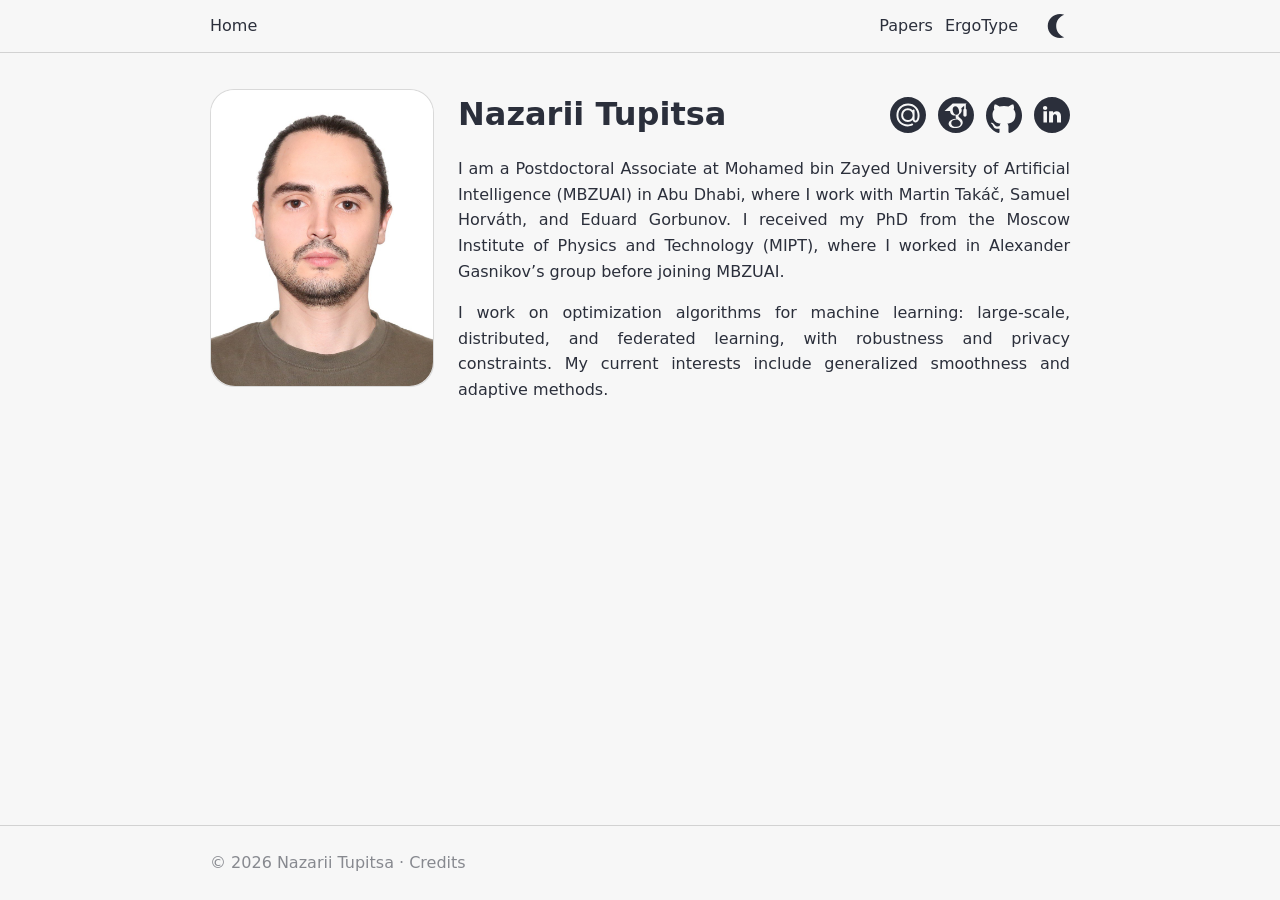
==== index.html @ 8c6d02fc "Initial commit" ====
<!doctype html>
<html lang="en">
  <head>
    <meta charset="utf-8" />
    <meta name="viewport" content="width=device-width, initial-scale=1" />
    <meta name="color-scheme" content="dark light" />
    <title>Nazarii Tupitsa</title>
    <meta name="description" content="Personal website for Nazarii Tupitsa." />
    <link rel="stylesheet" href="./styles/global.css" />
  </head>
  <body id="top">
    <a class="to-top-hit" href="#top" aria-label="Back to top" title="Back to top"></a>
    <header class="site-header">
      <div class="wrap">
        <a class="brand" href="./">Home</a>
        <div class="header-right">
	          <nav class="nav" aria-label="Primary">
	            <a href="./papers/">Papers</a>
	            <!-- <a href="./blog/">Blog</a> -->
	            <a href="./ergotype/">ErgoType</a>
	          </nav>
          <button class="theme-toggle" type="button" data-theme-toggle="true" aria-pressed="false" aria-label="Toggle theme" title="Toggle theme">
            <span class="theme-icon" aria-hidden="true"></span>
          </button>
        </div>
      </div>
    </header>

	    <main class="wrap page-content">
	        <div class="profile-block">
	        <div class="profile-card">
	          <img class="profile-photo" src="./me.jpg" alt="Portrait" width="180" height="180" />
	        </div>

	        <div class="profile-text">
	          <div class="profile-title">
	            <h1><a class="profile-name-link" href="./contact/" title="Contact QR">Nazarii Tupitsa</a></h1>
	            <nav class="profile-links" aria-label="External profiles">
	              <a href="mailto:nazarii.tupitsa@gmail.com" aria-label="Email" title="Email">
	                <span class="icon" style="--icon: url('../assets/icons/email.svg')" aria-hidden="true"></span>
	              </a>
	              <a
	                href="https://scholar.google.com/citations?user=5siCuX4AAAAJ"
	                target="_blank"
	                rel="noopener"
	                aria-label="Google Scholar"
	                title="Google Scholar"
	              >
	                <span class="icon" style="--icon: url('../assets/icons/scholar.svg')" aria-hidden="true"></span>
	              </a>
	              <a href="https://github.com/nazya" target="_blank" rel="noopener" aria-label="GitHub" title="GitHub">
	                <span class="icon" style="--icon: url('../assets/icons/github.svg')" aria-hidden="true"></span>
	              </a>
	              <a
	                href="https://www.linkedin.com/in/nazarii-tupitsa/"
	                target="_blank"
	                rel="noopener"
	                aria-label="LinkedIn"
	                title="LinkedIn"
	              >
	                <span class="icon" style="--icon: url('../assets/icons/linkedin.svg')" aria-hidden="true"></span>
	              </a>
	            </nav>
	          </div>
		          <p>
		            I am a Postdoctoral Associate at Mohamed bin Zayed University of Artificial Intelligence (MBZUAI) in Abu Dhabi, where I work with Martin Takáč, Samuel Horváth, and Eduard Gorbunov. I received my PhD from the Moscow Institute of Physics and Technology (MIPT), where I worked in Alexander Gasnikov’s group before joining MBZUAI.
		          </p>
          <p>
            I work on optimization algorithms for machine learning: large-scale, distributed, and federated learning, with robustness and privacy constraints. My
            current interests include generalized smoothness and adaptive methods.
          </p>
        </div>
	        </div>
	    </main>

	    <footer class="site-footer">
	      <div class="wrap">
	        <span>© <span id="year"></span> Nazarii Tupitsa · <a class="footer-link" href="./credits/">Credits</a></span>
	      </div>
	    </footer>

	    <script>
	      document.getElementById("year").textContent = String(new Date().getFullYear());
	    </script>
	    <script src="./scripts/totop.js"></script>
	    <script src="./scripts/layout.js"></script>
	    <script src="./scripts/theme.js"></script>
	  </body>
	</html>
---- styles/global.css ----
:root {
  color-scheme: light dark;

  /*
    Layout tokens (px): keep “magic numbers” here.
    Rationale: edit these once; the rest of the CSS should mostly reference variables.
  */
  --space: 12px; /* Base spacing unit. Prefer deriving other layout sizes from this. */

  --wrap: 860px; /* Max content width (readable line length). */
  --gutter: calc(var(--space) * 2); /* Wrap gutter (total left+right). */
  --icon-size: 36px; /* Standard UI icon size (links, small controls). */
  
  --border: 1px; /* Default separator/border thickness. Keep literal (not derived). */
  --radius: 24px; /* Default corner radius (24px). */
  --radius-sm: 8px; /* Small radius (8px). */
  --line-height: 1.6; /* Paragraph line height for readability. */
  --weight-regular: 400; /* Regular text weight for nav/brand. */
  --weight-bold: 700; /* Bold text weight for publication titles/meta. */

  --focus-outline: 2px; /* Keyboard focus ring thickness. Keep literal. */
  --focus-offset: 2px; /* Space between focus ring and element. Keep literal. */

  --link-underline: 1px; /* Default underline thickness. Keep literal (not derived). */
  --link-underline-hover: 1px; /* Underline thickness on hover. Keep literal. */
  --link-underline-offset: 1px; /* Underline offset. Keep literal. */

  --profile-card-width: 224px; /* Width of the photo+icons block. */
  --profile-text-width: 400px; /* Text column width before wrapping. */
  --profile-gap: calc(var(--space) * 2); /* Gap between photo block and text column. */
  --profile-card-padding: 0px; /* Inner padding around photo + icons inside the profile card. */
  --profile-photo-radius: var(--radius); /* Photo rounding radius (x). Keep this the base value. */

  /* Matcha Azul palette */
  --light-Canvas: #f7f7f7;
  --light-CanvasText: #2b2f3b;
  --light-AccentColor: #3498db;
  --light-AccentColorText: #ffffff;
  --light-ButtonFace: #ffffff;
  --light-ButtonText: #2b2f3b;
  --light-ButtonBorder: rgba(0, 0, 0, 0.15);
  --light-Field: #ffffff;
  --light-FieldText: #2e313d;
  --light-GrayText: rgba(43, 47, 59, 0.55);
  --light-Highlight: #3498db;
  --light-HighlightText: #ffffff;
  --light-SelectedItem: #3498db;
  --light-SelectedItemText: #ffffff;
  --light-LinkText: #217dbb;
  --light-VisitedText: #23252e;
  --light-ActiveText: #217dbb;
  --light-MarkMix: 18%;

  --dark-Canvas: #1b1d24;
  --dark-CanvasText: #bbc3c8;
  --dark-AccentColor: #3498db;
  --dark-AccentColorText: #ffffff;
  --dark-ButtonFace: #22252c;
  --dark-ButtonText: #bbc3c8;
  --dark-ButtonBorder: rgba(0, 0, 0, 0.25);
  --dark-Field: #22252c;
  --dark-FieldText: #afb4ba;
  --dark-GrayText: rgba(187, 195, 200, 0.45);
  --dark-Highlight: #3498db;
  --dark-HighlightText: #ffffff;
  --dark-SelectedItem: #3498db;
  --dark-SelectedItemText: #ffffff;
  --dark-LinkText: #8bc4ea;
  --dark-VisitedText: #caced2;
  --dark-ActiveText: #8bc4ea;
  --dark-MarkMix: 22%;

  --Canvas: var(--light-Canvas);
  --CanvasText: var(--light-CanvasText);
  --AccentColor: var(--light-AccentColor);
  --AccentColorText: var(--light-AccentColorText);
  --ButtonFace: var(--light-ButtonFace);
  --ButtonText: var(--light-ButtonText);
  --ButtonBorder: var(--light-ButtonBorder);
  --Field: var(--light-Field);
  --FieldText: var(--light-FieldText);
  --GrayText: var(--light-GrayText);
  --Highlight: var(--light-Highlight);
  --HighlightText: var(--light-HighlightText);
  --SelectedItem: var(--light-SelectedItem);
  --SelectedItemText: var(--light-SelectedItemText);
  --LinkText: var(--light-LinkText);
  --VisitedText: var(--light-VisitedText);
  --ActiveText: var(--light-ActiveText);
  --MarkMix: var(--light-MarkMix);
  --Mark: color-mix(in srgb, var(--AccentColor) var(--MarkMix), var(--Canvas));
  --MarkText: var(--CanvasText);
}

@media (prefers-color-scheme: dark) {
  :root:not([data-theme]) {
    --Canvas: var(--dark-Canvas);
    --CanvasText: var(--dark-CanvasText);
    --AccentColor: var(--dark-AccentColor);
    --AccentColorText: var(--dark-AccentColorText);
    --ButtonFace: var(--dark-ButtonFace);
    --ButtonText: var(--dark-ButtonText);
    --ButtonBorder: var(--dark-ButtonBorder);
    --Field: var(--dark-Field);
    --FieldText: var(--dark-FieldText);
    --GrayText: var(--dark-GrayText);
    --Highlight: var(--dark-Highlight);
    --HighlightText: var(--dark-HighlightText);
    --SelectedItem: var(--dark-SelectedItem);
    --SelectedItemText: var(--dark-SelectedItemText);
    --LinkText: var(--dark-LinkText);
    --VisitedText: var(--dark-VisitedText);
    --ActiveText: var(--dark-ActiveText);
    --MarkMix: var(--dark-MarkMix);
  }
}

/* Manual override (toggle) */
:root[data-theme="dark"] {
  color-scheme: dark;
  --Canvas: var(--dark-Canvas);
  --CanvasText: var(--dark-CanvasText);
  --AccentColor: var(--dark-AccentColor);
  --AccentColorText: var(--dark-AccentColorText);
  --ButtonFace: var(--dark-ButtonFace);
  --ButtonText: var(--dark-ButtonText);
  --ButtonBorder: var(--dark-ButtonBorder);
  --Field: var(--dark-Field);
  --FieldText: var(--dark-FieldText);
  --GrayText: var(--dark-GrayText);
  --Highlight: var(--dark-Highlight);
  --HighlightText: var(--dark-HighlightText);
  --SelectedItem: var(--dark-SelectedItem);
  --SelectedItemText: var(--dark-SelectedItemText);
  --LinkText: var(--dark-LinkText);
  --VisitedText: var(--dark-VisitedText);
  --ActiveText: var(--dark-ActiveText);
  --MarkMix: var(--dark-MarkMix);
}

* {
  box-sizing: border-box;
}

body {
  margin: 0;
  background: var(--Canvas);
  color: var(--CanvasText);
  font-family: ui-sans-serif, system-ui, -apple-system, Segoe UI, Roboto, Helvetica, Arial;
  line-height: var(--line-height);
  min-height: 100vh;
  display: flex;
  flex-direction: column;
}

html {
  scroll-behavior: smooth;
}

.to-top-hit {
  position: fixed;
  left: 0;
  top: var(--site-header-bottom, 0px);
  bottom: 0;
  width: max(var(--icon-size), calc((100vw - var(--wrap)) / 2));
  display: block;
  z-index: 10;
  isolation: isolate;
  cursor: default;
  pointer-events: none;
}

html[data-scrolled="1"] .to-top-hit {
  color: var(--GrayText);
  cursor: pointer;
  pointer-events: auto;
}

html[data-scrolled="1"] .to-top-hit:hover {
  color: var(--AccentColor);
}

html[data-scrolled="1"] .to-top-hit::after {
  content: "";
  position: absolute;
  left: max(50%, calc(var(--space) + (var(--icon-size) / 2)));
  top: 50%;
  transform: translate(-50%, -50%);
  width: var(--icon-size);
  height: var(--icon-size);
  background-color: currentColor;
  -webkit-mask-image: url("../assets/icons/up.svg");
  -webkit-mask-repeat: no-repeat;
  -webkit-mask-position: center;
  -webkit-mask-size: contain;
  mask-image: url("../assets/icons/up.svg");
  mask-repeat: no-repeat;
  mask-position: center;
  mask-size: contain;
  mask-mode: alpha;
  pointer-events: none;
}

/*
  Design rules:
  - Body uses Canvas / CanvasText.
  - Content links use LinkText, hover uses AccentColor.
  - Brand (home link) stays CanvasText; hover uses underline only.
  - Header nav items use CanvasText; hover uses AccentColor.
*/
a {
  color: var(--LinkText);
  text-decoration: none;
  text-decoration-thickness: var(--link-underline);
  text-underline-offset: var(--link-underline-offset);
}

a:visited {
  color: var(--LinkText);
}

a:active {
  color: var(--ActiveText);
}

a:hover {
  text-decoration: underline;
  text-decoration-thickness: var(--link-underline-hover);
  color: var(--AccentColor);
}

/* LaTeX-like paragraphs: use full line width (justify) with hyphenation when possible. */
.page-content p,
.page-content li {
  text-align: justify;
  text-justify: inter-word;
  hyphens: auto;
}

a:focus-visible {
  outline: var(--focus-outline) solid var(--AccentColor);
  outline-offset: var(--focus-offset);
  border-radius: var(--radius-sm);
}

::selection {
  background: var(--Highlight);
  color: var(--HighlightText);
}

.wrap {
  width: min(100% - var(--gutter), var(--wrap));
  margin-inline: auto;
}

.site-header {
  border-bottom: var(--border) solid var(--ButtonBorder);
}

.site-header .wrap {
  display: flex;
  gap: calc(var(--space) * 2);
  align-items: center;
  justify-content: space-between;
  padding: var(--space) 0;
}

.header-right {
  display: flex;
  gap: calc(var(--space) * 2);
  align-items: center;
  flex-wrap: wrap;
  justify-content: flex-end;
}

.brand {
  font-weight: var(--weight-regular);
  text-decoration: none;
  color: var(--CanvasText);
}

.brand:visited {
  color: var(--CanvasText);
}

.brand:hover {
  color: var(--AccentColor);
  text-decoration: none;
}

.nav {
  display: flex;
  gap: var(--space);
  flex-wrap: wrap;
}

.nav a {
  text-decoration: none;
  color: var(--CanvasText);
}

.nav a:visited {
  color: var(--CanvasText);
}

.nav a:hover {
  color: var(--AccentColor);
}

.nav a[aria-current="page"] {
  color: var(--CanvasText);
  font-weight: var(--weight-regular);
}

.theme-toggle {
  appearance: none;
  border: 0;
  background: transparent;
  color: var(--CanvasText);
  width: auto;
  height: auto;
  padding: 2px;
  border-radius: var(--radius-sm);
  font: inherit;
  line-height: 1;
  cursor: pointer;
  display: inline-grid;
  place-items: center;
}

.theme-toggle:hover {
  color: var(--AccentColor);
  background: transparent;
}

.theme-toggle:focus-visible {
  outline: var(--focus-outline) solid var(--AccentColor);
  outline-offset: var(--focus-offset);
  background: transparent;
}

.theme-icon {
  width: calc(var(--space) * 2);
  height: calc(var(--space) * 2);
  background-color: currentColor;
  display: inline-block;
  -webkit-mask-image: var(--theme-icon-url);
  -webkit-mask-repeat: no-repeat;
  -webkit-mask-position: center;
  -webkit-mask-size: contain;
  mask-image: var(--theme-icon-url);
  mask-repeat: no-repeat;
  mask-position: center;
  mask-size: contain;
  mask-mode: alpha;
}

:root[data-theme="dark"] {
  --theme-icon-url: url("../assets/theme/sun.svg");
}

:root[data-theme="light"] {
  color-scheme: light;
  --theme-icon-url: url("../assets/theme/moon.svg");
}

:root:not([data-theme]) {
  --theme-icon-url: url("../assets/theme/moon.svg");
}

@media (prefers-color-scheme: dark) {
  :root:not([data-theme]) {
    --theme-icon-url: url("../assets/theme/sun.svg");
  }
}

main {
  padding: calc(var(--space) * 3) 0 calc(var(--space) * 5);
  flex: 1;
}

main.page-content {
  --page-content-side-pad: max(
    0px,
    calc(
      (var(--icon-size) + (2 * var(--space))) -
        clamp(calc(var(--gutter) / 2), calc((100vw - var(--wrap)) / 2), 100vw)
    )
  );
  padding-inline: var(--page-content-side-pad);
}

.profile-block {
  display: flex;
  flex-wrap: wrap;
  gap: var(--profile-gap);
  align-items: start;
}

.profile-card {
  flex: 0 0 var(--profile-card-width);
  width: var(--profile-card-width);
  padding: var(--profile-card-padding);
  border-radius: calc(var(--profile-photo-radius) + var(--profile-card-padding));
  border: var(--border) solid var(--ButtonBorder);
  background: var(--Field);
  display: grid;
  place-items: center;
  gap: var(--profile-card-padding);
}

.profile-text {
  flex: 1 1 var(--profile-text-width);
  min-width: min(100%, var(--profile-text-width));
}

.profile-photo {
  display: block;
  width: 100%;
  aspect-ratio: 3 / 4;
  height: auto;
  object-fit: cover;
  border-radius: var(--profile-photo-radius);
  background: var(--Canvas);
}

.profile-links {
  display: flex;
  flex-wrap: wrap;
  gap: var(--space);
  padding: 0;
  margin: 0;
}

.profile-links a {
  color: var(--CanvasText);
  text-decoration: none;
  display: inline-grid;
  place-items: center;
  width: var(--icon-size);
  height: var(--icon-size);
  border-radius: var(--radius-sm);
  position: relative;
}

.profile-links a:hover,
.profile-links a:focus-visible {
  color: var(--AccentColor);
  background: transparent;
}

.profile-links a:focus-visible {
  outline: var(--focus-outline) solid var(--AccentColor);
  outline-offset: var(--focus-offset);
}

.profile-title {
  display: flex;
  align-items: center;
  justify-content: space-between;
  gap: var(--space);
  flex-wrap: wrap;
  margin-bottom: var(--space);
}

.profile-title h1 {
  margin: 0;
}

.profile-name-link,
.profile-name-link:visited {
  color: var(--CanvasText);
  text-decoration: none;
}

.profile-name-link:hover {
  color: var(--AccentColor);
  text-decoration: underline;
  text-underline-offset: var(--link-underline-offset);
}

.contact-page {
  display: grid;
  gap: var(--space);
  justify-items: start;
}

.contact-page p {
  margin: 0;
  text-align: left;
}

.qr-list {
  display: flex;
  flex-wrap: wrap;
  gap: calc(var(--space) * 2);
  align-items: start;
  justify-content: center;
  width: 100%;
}

.qr-block {
  display: grid;
  gap: calc(var(--space) * 0.5);
  justify-items: center;
  width: min(100%, calc(var(--space) * 30));
}

.copy-text {
  appearance: none;
  border: 0;
  background: transparent;
  color: var(--CanvasText);
  display: inline-flex;
  gap: calc(var(--space) * 0.5);
  align-items: center;
  justify-content: center;
  font: inherit;
  padding: 0;
  text-align: center;
  cursor: pointer;
}

.copy-text:hover {
  color: var(--AccentColor);
}

.copy-text:focus-visible {
  outline: var(--focus-outline) solid var(--AccentColor);
  outline-offset: var(--focus-offset);
  border-radius: var(--radius-sm);
}

.copy-icon {
  width: 1.2em;
  height: 1.2em;
  flex: none;
  background-color: currentColor;
  -webkit-mask-image: url("../assets/icons/copy.svg");
  -webkit-mask-repeat: no-repeat;
  -webkit-mask-position: center;
  -webkit-mask-size: contain;
  mask-image: url("../assets/icons/copy.svg");
  mask-repeat: no-repeat;
  mask-position: center;
  mask-size: contain;
  mask-mode: alpha;
}

.copy-text[data-copied="true"] .copy-icon {
  -webkit-mask-image: url("../assets/icons/copy-success.svg");
  mask-image: url("../assets/icons/copy-success.svg");
}

.qr-code {
  display: block;
  width: 100%;
  aspect-ratio: 1;
  padding: var(--space);
  border: var(--border) solid var(--ButtonBorder);
  border-radius: var(--radius-sm);
  background: var(--Canvas);
  color: var(--CanvasText);
}

.qr-code::before {
  content: "";
  display: block;
  width: 100%;
  height: 100%;
  background: currentColor;
  -webkit-mask-repeat: no-repeat;
  -webkit-mask-position: center;
  -webkit-mask-size: contain;
  mask-repeat: no-repeat;
  mask-position: center;
  mask-size: contain;
  mask-mode: alpha;
}

.contact-qr::before {
  -webkit-mask-image: url("../contact/contact-qr.svg");
  mask-image: url("../contact/contact-qr.svg");
}

.linkedin-qr::before {
  -webkit-mask-image: url("../contact/linkedin-qr.svg");
  mask-image: url("../contact/linkedin-qr.svg");
}

.site-footer {
  border-top: var(--border) solid var(--ButtonBorder);
  padding: calc(var(--space) * 2) 0 calc(var(--space) * 2);
  color: var(--GrayText);
}

pre,
code {
  font-family: ui-monospace, SFMono-Regular, Menlo, Monaco, Consolas, "Liberation Mono", "Courier New", monospace;
}

.icon {
  width: 100%;
  height: 100%;
  flex: none;
  background-color: currentColor;
  display: inline-block;
  position: relative;
  z-index: 1;
  -webkit-mask-image: var(--icon);
  -webkit-mask-repeat: no-repeat;
  -webkit-mask-position: center;
  -webkit-mask-size: contain;
  mask-image: var(--icon);
  mask-repeat: no-repeat;
  mask-position: center;
  mask-size: contain;
  mask-mode: alpha;
}

.author-me {
  font-weight: inherit;
}

.pub-list {
  padding-left: 1.25em;
}

.pub-list > li {
  break-inside: avoid;
  margin: 0 0 calc(var(--space) * 2);
}

.pub-title {
  font-weight: var(--weight-bold);
  color: var(--CanvasText);
  text-decoration: none;
  white-space: normal;
  overflow-wrap: anywhere;
  word-break: normal;
}

.pub-title:visited {
  color: var(--CanvasText);
}

.pub-title:hover {
  color: var(--AccentColor);
  text-decoration: underline;
  text-underline-offset: var(--link-underline-offset);
}

.pub-title:focus-visible {
  outline: var(--focus-outline) solid var(--AccentColor);
  outline-offset: var(--focus-offset);
  border-radius: var(--radius-sm);
}

.pub-meta {
  color: var(--GrayText);
  font-weight: var(--weight-bold);
}

.pub-meta .author-me {
  color: var(--CanvasText);
}

.post-list {
  list-style: none;
  padding: 0;
  margin: 0;
  display: grid;
  gap: calc(var(--space) * 1);
}

.post-list li {
  display: grid;
  grid-template-columns: auto 1fr;
  gap: calc(var(--space) * 1);
  align-items: baseline;
}

.post-list a {
  text-decoration: none;
}

.post-list a:hover {
  text-decoration: underline;
  text-underline-offset: var(--link-underline-offset);
}

.footer-link {
  color: var(--GrayText);
  text-decoration: none;
}

.footer-link:hover {
  color: var(--AccentColor);
  text-decoration: underline;
  text-decoration-thickness: var(--link-underline-hover);
  text-underline-offset: var(--link-underline-offset);
}

.post-date {
  color: var(--GrayText);
  font-variant-numeric: tabular-nums;
  white-space: nowrap;
}
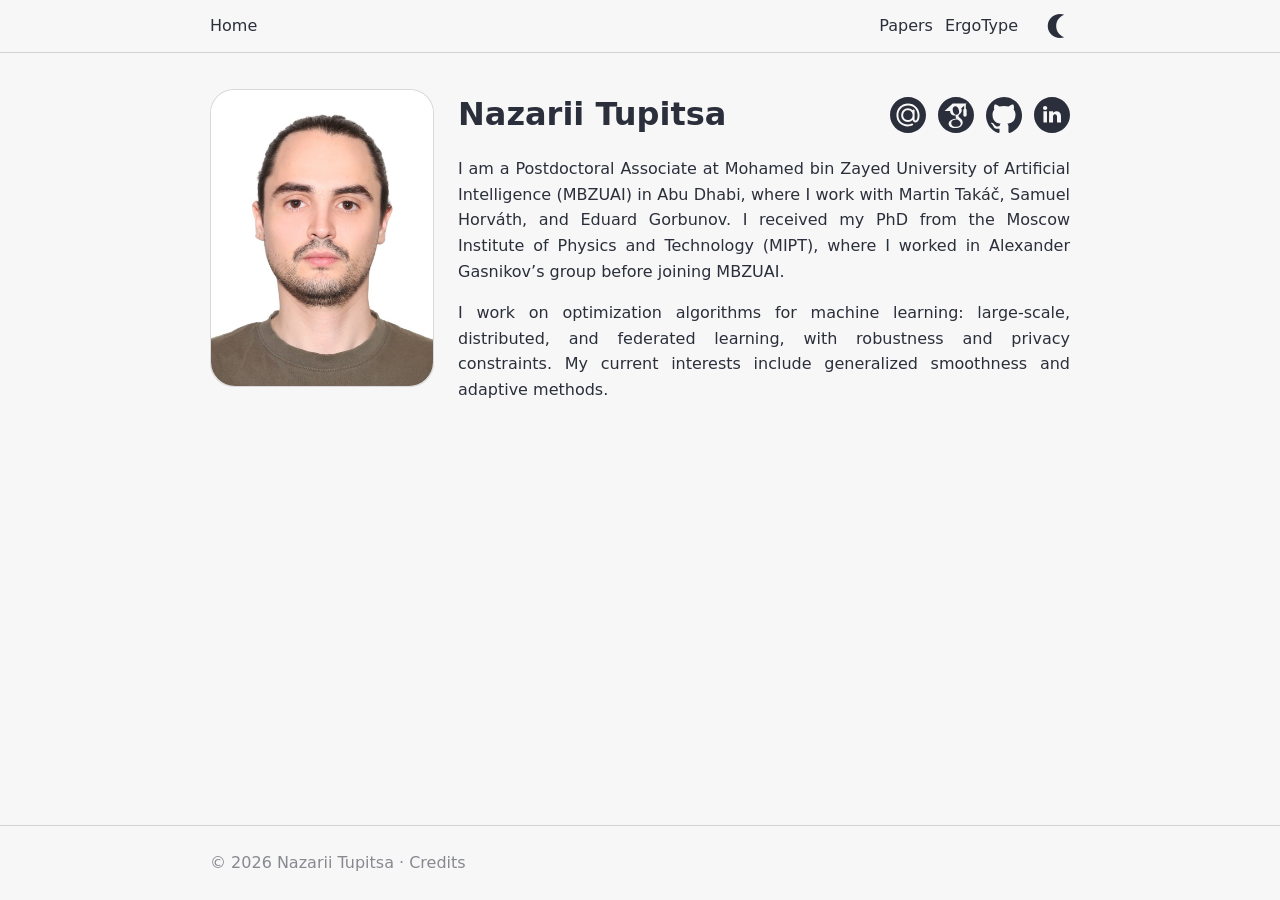
==== commit 35fae9e1: "ergotype: project links" ====
--- a/index.html
+++ b/index.html
@@ -17,7 +17,7 @@
 	          <nav class="nav" aria-label="Primary">
 	            <a href="./papers/">Papers</a>
 	            <!-- <a href="./blog/">Blog</a> -->
-	            <a href="./ergotype/">ErgoType</a>
+	            <a href="./ErgoType/">ErgoType</a>
 	          </nav>
           <button class="theme-toggle" type="button" data-theme-toggle="true" aria-pressed="false" aria-label="Toggle theme" title="Toggle theme">
             <span class="theme-icon" aria-hidden="true"></span>
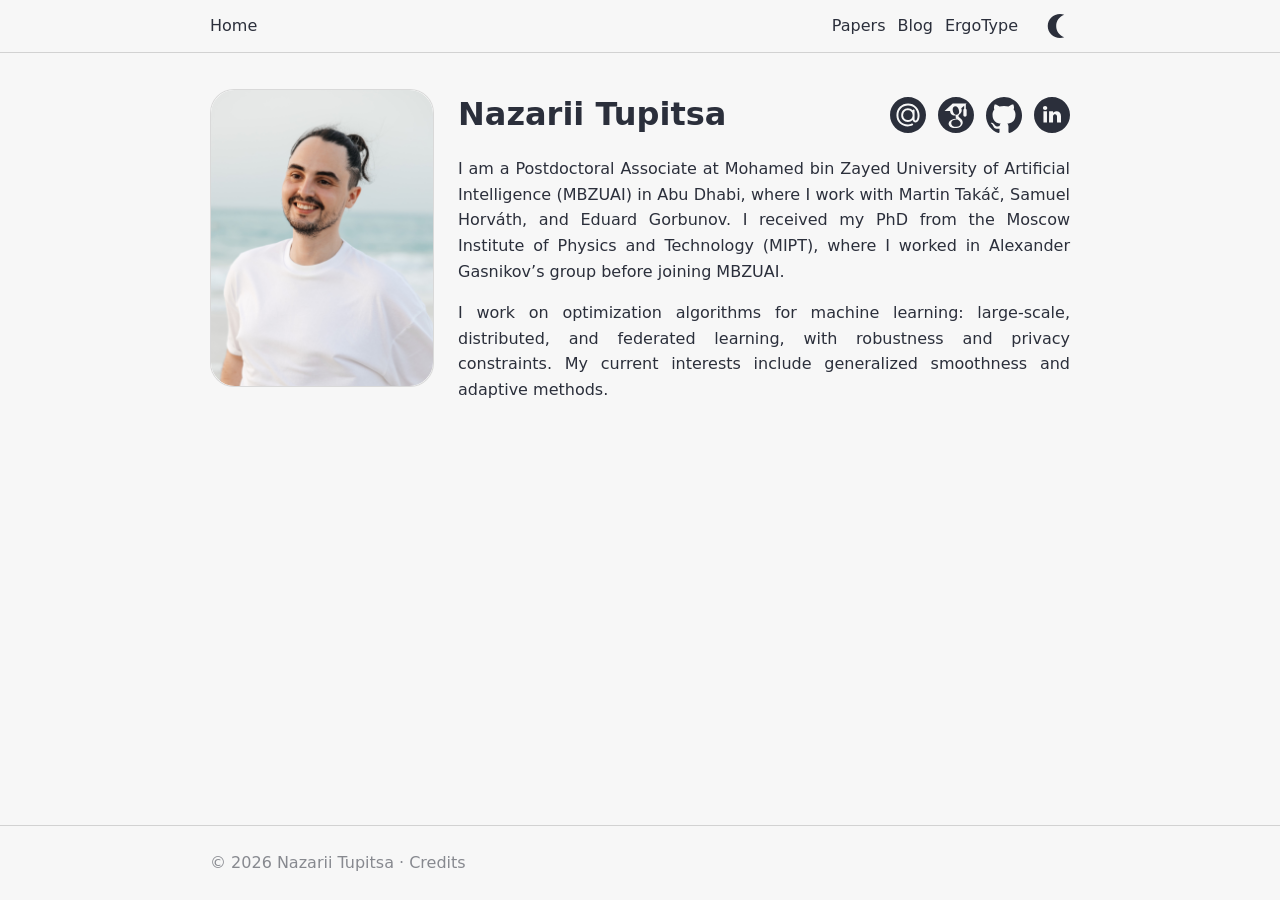
==== commit 1b4d4a26: "blog: CPE510 16 MiB flash upgrade" ====
--- a/index.html
+++ b/index.html
@@ -16,7 +16,7 @@
         <div class="header-right">
 	          <nav class="nav" aria-label="Primary">
 	            <a href="./papers/">Papers</a>
-	            <!-- <a href="./blog/">Blog</a> -->
+	            <a href="./blog/">Blog</a>
 	            <a href="./ErgoType/">ErgoType</a>
 	          </nav>
           <button class="theme-toggle" type="button" data-theme-toggle="true" aria-pressed="false" aria-label="Toggle theme" title="Toggle theme">
--- a/styles/global.css
+++ b/styles/global.css
@@ -547,7 +547,8 @@
   mask-mode: alpha;
 }
 
-.copy-text[data-copied="true"] .copy-icon {
+.copy-text[data-copied="true"] .copy-icon,
+.copy-code[data-copied="true"] .copy-icon {
   -webkit-mask-image: url("../assets/icons/copy-success.svg");
   mask-image: url("../assets/icons/copy-success.svg");
 }
@@ -597,6 +598,74 @@
 pre,
 code {
   font-family: ui-monospace, SFMono-Regular, Menlo, Monaco, Consolas, "Liberation Mono", "Courier New", monospace;
+}
+
+.page-content code {
+  padding: 0.12em 0.32em;
+  border-radius: calc(var(--radius-sm) / 2);
+  background: color-mix(in srgb, var(--CanvasText) 9%, transparent);
+  font-size: 0.9em;
+}
+
+.page-content pre {
+  width: 100%;
+  max-width: 100%;
+  margin: calc(var(--space) * 1.5) 0;
+  padding: var(--space) calc(var(--space) * 4) var(--space) calc(var(--space) * 1.25);
+  overflow-x: auto;
+  border: var(--border) solid var(--ButtonBorder);
+  border-radius: var(--radius-sm);
+  background: #17191f;
+  color: #e5e9ec;
+  line-height: 1.5;
+  tab-size: 2;
+  -webkit-overflow-scrolling: touch;
+}
+
+.code-block {
+  position: relative;
+  width: 100%;
+  max-width: 100%;
+  margin: calc(var(--space) * 1.5) 0;
+}
+
+.code-block pre {
+  margin: 0;
+}
+
+.copy-code {
+  appearance: none;
+  position: absolute;
+  top: calc(var(--space) * 0.5);
+  right: calc(var(--space) * 0.5);
+  display: grid;
+  place-items: center;
+  width: calc(var(--space) * 2.5);
+  height: calc(var(--space) * 2.5);
+  padding: calc(var(--space) * 0.5);
+  border: 0;
+  border-radius: var(--radius-sm);
+  background: #17191f;
+  color: #e5e9ec;
+  cursor: pointer;
+}
+
+.copy-code:hover,
+.copy-code:focus-visible {
+  color: var(--AccentColor);
+}
+
+.copy-code:focus-visible {
+  outline: var(--focus-outline) solid var(--AccentColor);
+  outline-offset: var(--focus-offset);
+}
+
+.page-content pre code {
+  padding: 0;
+  border-radius: 0;
+  background: transparent;
+  color: inherit;
+  font-size: 0.9em;
 }
 
 .icon {
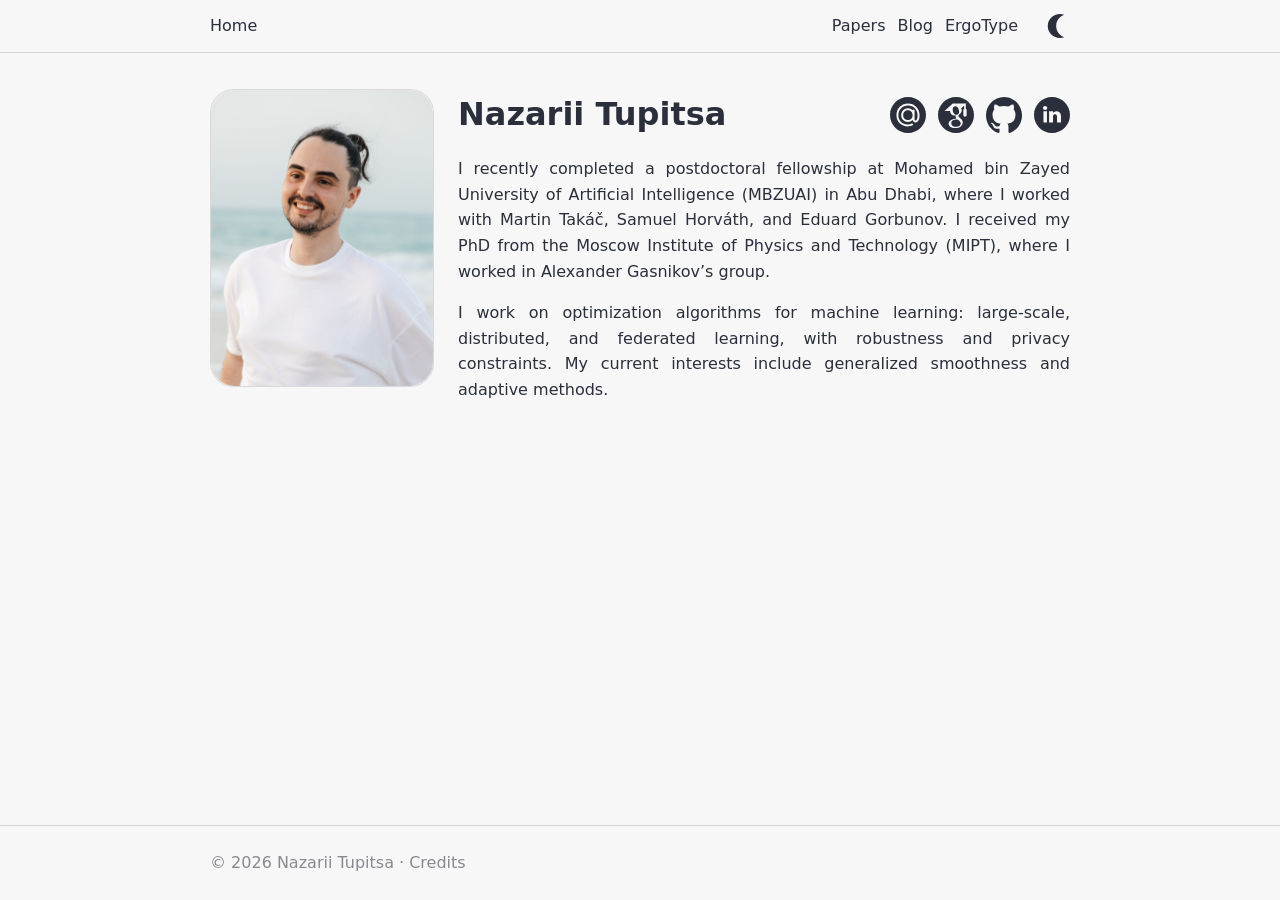
==== commit 95fb77ed: "Update bio and publications" ====
--- a/index.html
+++ b/index.html
@@ -63,7 +63,7 @@
 	            </nav>
 	          </div>
 		          <p>
-		            I am a Postdoctoral Associate at Mohamed bin Zayed University of Artificial Intelligence (MBZUAI) in Abu Dhabi, where I work with Martin Takáč, Samuel Horváth, and Eduard Gorbunov. I received my PhD from the Moscow Institute of Physics and Technology (MIPT), where I worked in Alexander Gasnikov’s group before joining MBZUAI.
+		            I recently completed a postdoctoral fellowship at Mohamed bin Zayed University of Artificial Intelligence (MBZUAI) in Abu Dhabi, where I worked with Martin Takáč, Samuel Horváth, and Eduard Gorbunov. I received my PhD from the Moscow Institute of Physics and Technology (MIPT), where I worked in Alexander Gasnikov’s group.
 		          </p>
           <p>
             I work on optimization algorithms for machine learning: large-scale, distributed, and federated learning, with robustness and privacy constraints. My
